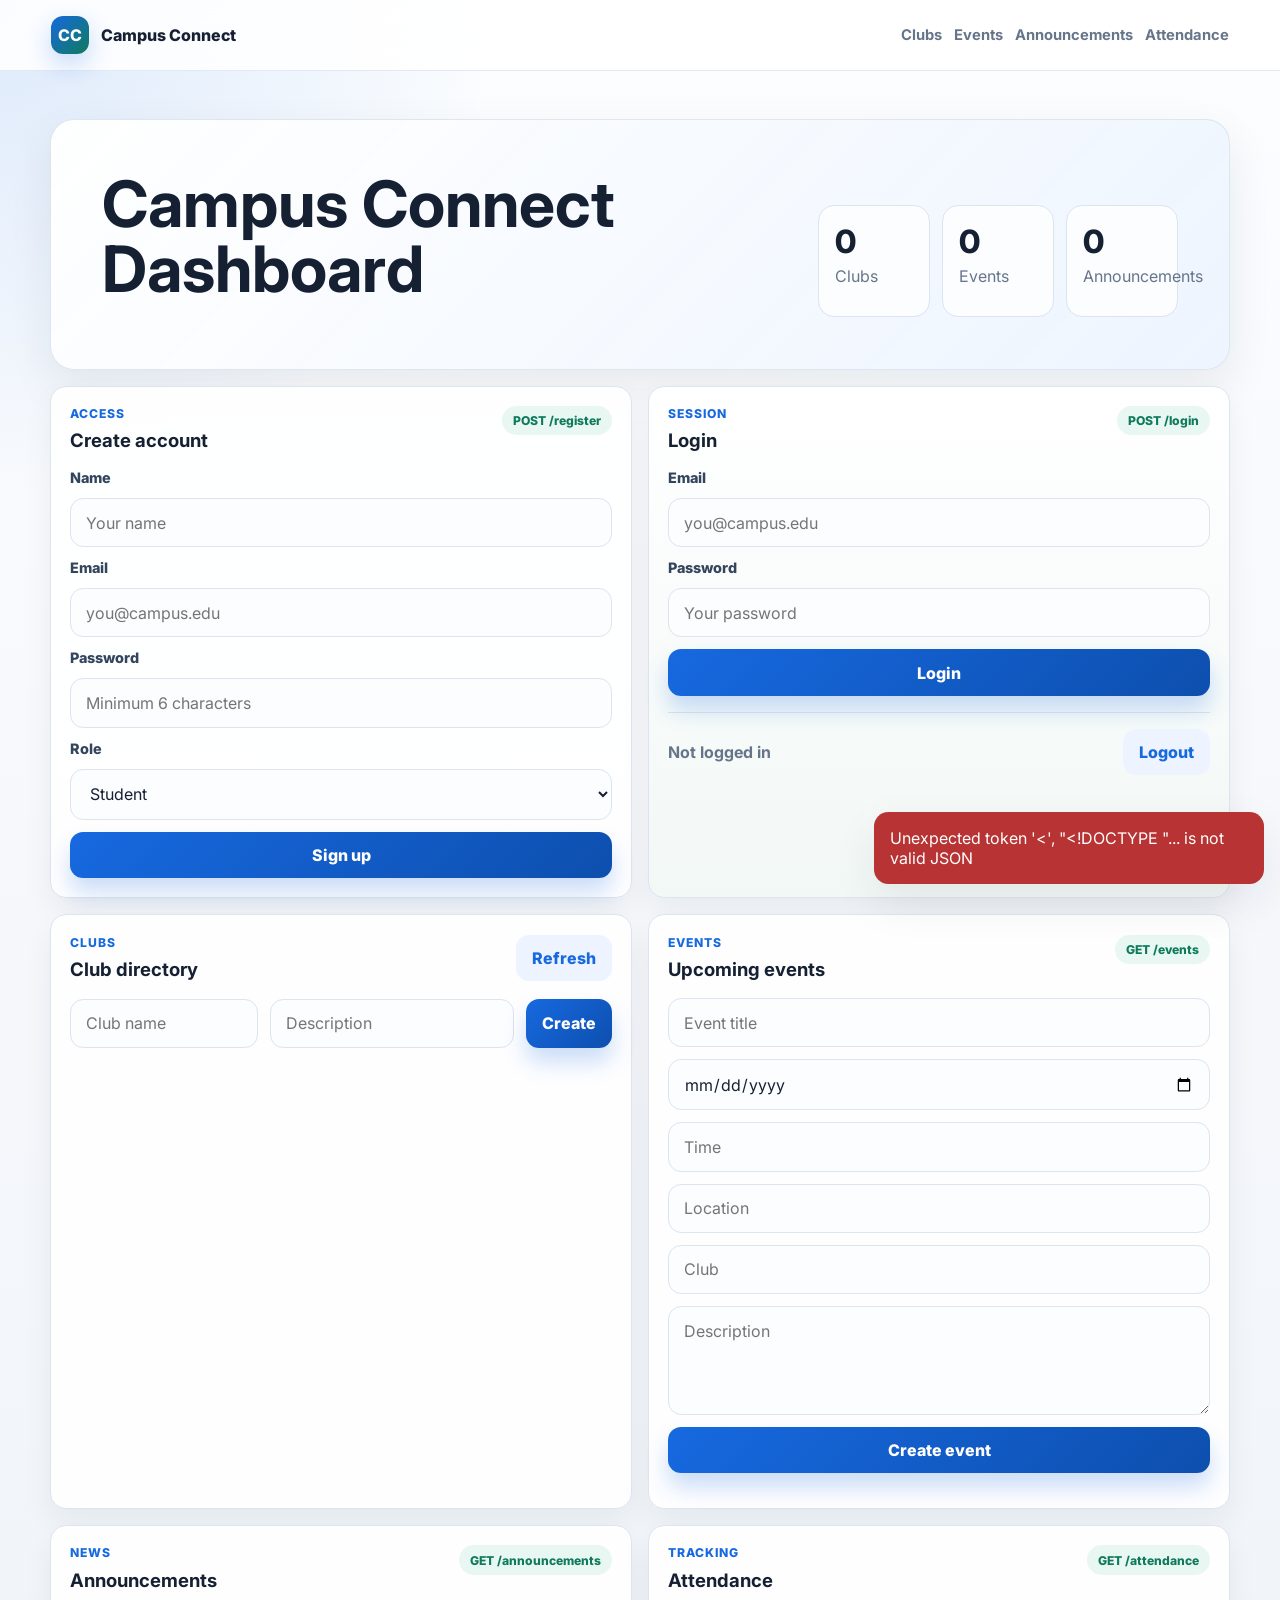
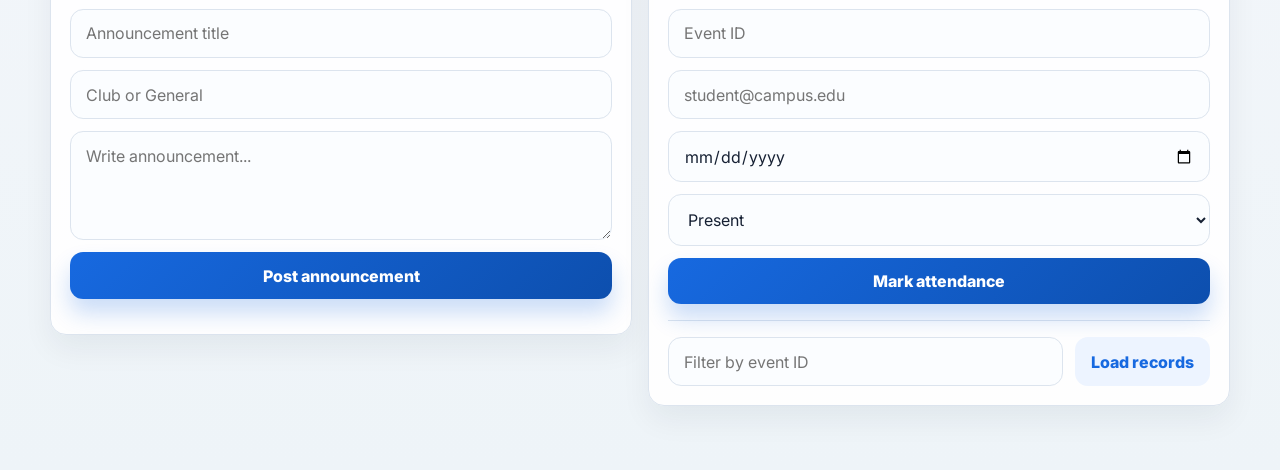
==== frontend/index.html @ ee02cebf "Add files via upload" ====
<!DOCTYPE html>
<html lang="en">
<head>
    <meta charset="UTF-8">
    <meta name="viewport" content="width=device-width, initial-scale=1.0">
    <title>Campus Connect</title>
    <link rel="preconnect" href="https://fonts.googleapis.com">
    <link rel="preconnect" href="https://fonts.gstatic.com" crossorigin>
    <link href="https://fonts.googleapis.com/css2?family=Inter:wght@400;500;600;700;800&display=swap" rel="stylesheet">
    <link rel="stylesheet" href="style.css">
</head>
<body>
    <header class="app-header">
        <a class="brand" href="#top" aria-label="Campus Connect home">
            <span class="brand-mark">CC</span>
            <span>Campus Connect</span>
        </a>
        <nav class="nav-links" aria-label="Primary navigation">
            <a href="#clubs">Clubs</a>
            <a href="#events">Events</a>
            <a href="#announcements">Announcements</a>
            <a href="#attendance">Attendance</a>
        </nav>
    </header>

    <main id="top">
        <section class="hero">
            <div class="hero-copy">
                <h1>Campus Connect Dashboard</h1>
            </div>
            <div class="hero-panel">
                <div>
                    <span id="clubCount">0</span>
                    <p>Clubs</p>
                </div>
                <div>
                    <span id="eventCount">0</span>
                    <p>Events</p>
                </div>
                <div>
                    <span id="announcementCount">0</span>
                    <p>Announcements</p>
                </div>
            </div>
        </section>

        <section class="auth-grid">
            <article class="panel auth-card">
                <div class="section-heading">
                    <div>
                        <p class="section-kicker">Access</p>
                        <h2>Create account</h2>
                    </div>
                    <span class="route-pill">POST /register</span>
                </div>
                <form id="signupForm" class="form-grid">
                    <label for="signupName">Name</label>
                    <input id="signupName" name="name" type="text" placeholder="Your name" required>

                    <label for="signupEmail">Email</label>
                    <input id="signupEmail" name="email" type="email" placeholder="you@campus.edu" required>

                    <label for="signupPassword">Password</label>
                    <input id="signupPassword" name="password" type="password" placeholder="Minimum 6 characters" required>

                    <label for="signupRole">Role</label>
                    <select id="signupRole" name="role">
                        <option value="student">Student</option>
                        <option value="leader">Leader</option>
                        <option value="admin">Admin</option>
                    </select>

                    <button type="submit">Sign up</button>
                </form>
            </article>

            <article class="panel auth-card highlight-card">
                <div class="section-heading">
                    <div>
                        <p class="section-kicker">Session</p>
                        <h2>Login</h2>
                    </div>
                    <span class="route-pill">POST /login</span>
                </div>
                <form id="loginForm" class="form-grid">
                    <label for="loginEmail">Email</label>
                    <input id="loginEmail" name="email" type="email" placeholder="you@campus.edu" required>

                    <label for="loginPassword">Password</label>
                    <input id="loginPassword" name="password" type="password" placeholder="Your password" required>

                    <button type="submit">Login</button>
                </form>
                <div class="session-box">
                    <p id="sessionStatus">Not logged in</p>
                    <button id="logoutButton" class="ghost-button" type="button">Logout</button>
                </div>
            </article>
        </section>

        <section class="workspace">
            <article id="clubs" class="panel">
                <div class="section-heading">
                    <div>
                        <p class="section-kicker">Clubs</p>
                        <h2>Club directory</h2>
                    </div>
                    <button id="refreshButton" class="ghost-button" type="button">Refresh</button>
                </div>
                <form id="clubForm" class="inline-form">
                    <input name="name" type="text" placeholder="Club name" required>
                    <input name="description" type="text" placeholder="Description">
                    <button type="submit">Create</button>
                </form>
                <div id="clubList" class="card-list"></div>
            </article>

            <article id="events" class="panel">
                <div class="section-heading">
                    <div>
                        <p class="section-kicker">Events</p>
                        <h2>Upcoming events</h2>
                    </div>
                    <span class="route-pill">GET /events</span>
                </div>
                <form id="eventForm" class="form-grid compact-form">
                    <input name="title" type="text" placeholder="Event title" required>
                    <input name="date" type="date" required>
                    <input name="time" type="text" placeholder="Time">
                    <input name="location" type="text" placeholder="Location">
                    <input name="club" type="text" placeholder="Club">
                    <textarea name="description" rows="3" placeholder="Description"></textarea>
                    <button type="submit">Create event</button>
                </form>
                <div id="eventList" class="card-list"></div>
            </article>
        </section>

        <section class="workspace lower-workspace">
            <article id="announcements" class="panel">
                <div class="section-heading">
                    <div>
                        <p class="section-kicker">News</p>
                        <h2>Announcements</h2>
                    </div>
                    <span class="route-pill">GET /announcements</span>
                </div>
                <form id="announcementForm" class="form-grid compact-form">
                    <input name="title" type="text" placeholder="Announcement title" required>
                    <input name="club" type="text" placeholder="Club or General">
                    <textarea name="content" rows="4" placeholder="Write announcement..." required></textarea>
                    <button type="submit">Post announcement</button>
                </form>
                <div id="announcementList" class="card-list"></div>
            </article>

            <article id="attendance" class="panel">
                <div class="section-heading">
                    <div>
                        <p class="section-kicker">Tracking</p>
                        <h2>Attendance</h2>
                    </div>
                    <span class="route-pill">GET /attendance</span>
                </div>
                <form id="attendanceForm" class="form-grid compact-form">
                    <input name="event_id" type="text" placeholder="Event ID" required>
                    <input name="student_email" type="email" placeholder="student@campus.edu" required>
                    <input name="date" type="date">
                    <select name="status">
                        <option value="present">Present</option>
                        <option value="absent">Absent</option>
                    </select>
                    <button type="submit">Mark attendance</button>
                </form>
                <div class="filter-row">
                    <input id="attendanceEventFilter" type="text" placeholder="Filter by event ID">
                    <button id="loadAttendanceButton" class="ghost-button" type="button">Load records</button>
                </div>
                <div id="attendanceList" class="card-list"></div>
            </article>
        </section>
    </main>

    <div id="toast" class="toast" role="status" aria-live="polite"></div>
    <script src="script.js"></script>
</body>
</html>
---- frontend/style.css ----
:root {
    --bg: #f5f7fb;
    --surface: #ffffff;
    --surface-strong: #f9fbff;
    --ink: #162033;
    --muted: #66758a;
    --line: #dce4ee;
    --primary: #1769e0;
    --primary-dark: #0d4fae;
    --green: #0f7b5c;
    --gold: #b86d10;
    --danger: #b83333;
    --shadow: 0 18px 45px rgba(22, 32, 51, 0.08);
}

* {
    box-sizing: border-box;
}

html {
    scroll-behavior: smooth;
}

body {
    margin: 0;
    min-height: 100vh;
    color: var(--ink);
    background:
        radial-gradient(circle at top left, rgba(23, 105, 224, 0.13), transparent 31rem),
        linear-gradient(180deg, #fbfdff 0%, var(--bg) 48%, #eef4f8 100%);
    font-family: "Inter", Arial, sans-serif;
}

a {
    color: inherit;
    text-decoration: none;
}

button,
input,
select,
textarea {
    font: inherit;
}

.app-header {
    position: sticky;
    top: 0;
    z-index: 20;
    display: flex;
    align-items: center;
    justify-content: space-between;
    gap: 1rem;
    padding: 1rem clamp(1rem, 4vw, 4rem);
    border-bottom: 1px solid rgba(220, 228, 238, 0.82);
    background: rgba(255, 255, 255, 0.86);
    backdrop-filter: blur(14px);
}

.brand,
.nav-links {
    display: flex;
    align-items: center;
    gap: 0.75rem;
}

.brand {
    font-weight: 800;
}

.brand-mark {
    display: grid;
    width: 2.35rem;
    height: 2.35rem;
    place-items: center;
    border-radius: 0.75rem;
    color: #ffffff;
    background: linear-gradient(135deg, var(--primary), var(--green));
    box-shadow: 0 10px 24px rgba(23, 105, 224, 0.24);
}

.nav-links {
    flex-wrap: wrap;
}

.nav-links a {
    color: var(--muted);
    font-size: 0.92rem;
    font-weight: 700;
}

.nav-links a:hover {
    color: var(--primary);
}

main {
    width: min(1180px, calc(100% - 2rem));
    margin: 0 auto;
    padding: 2rem 0 4rem;
}

.hero {
    display: grid;
    grid-template-columns: minmax(0, 1fr) minmax(280px, 360px);
    gap: 1.5rem;
    align-items: end;
    margin: 1rem 0;
    padding: clamp(1.5rem, 4vw, 3.5rem);
    border: 1px solid rgba(220, 228, 238, 0.9);
    border-radius: 1.5rem;
    background: linear-gradient(135deg, rgba(255, 255, 255, 0.96), rgba(236, 244, 255, 0.92));
    box-shadow: var(--shadow);
}

.eyebrow,
.section-kicker {
    margin: 0 0 0.55rem;
    color: var(--primary);
    font-size: 0.76rem;
    font-weight: 800;
    letter-spacing: 0.08em;
    text-transform: uppercase;
}

h1,
h2,
h3,
p {
    margin-top: 0;
}

h1 {
    max-width: 820px;
    margin-bottom: 1rem;
    font-size: clamp(2rem, 5vw, 4.2rem);
    line-height: 1.02;
    letter-spacing: 0;
}

h2 {
    margin-bottom: 0;
    font-size: 1.16rem;
}

h3 {
    margin-bottom: 0.35rem;
    font-size: 1rem;
}

.hero-text {
    max-width: 700px;
    margin-bottom: 0;
    color: var(--muted);
    font-size: 1.05rem;
    line-height: 1.7;
}

.hero-panel {
    display: grid;
    grid-template-columns: repeat(3, minmax(0, 1fr));
    gap: 0.75rem;
}

.hero-panel div {
    min-height: 7rem;
    padding: 1rem;
    border: 1px solid var(--line);
    border-radius: 1rem;
    background: rgba(255, 255, 255, 0.76);
}

.hero-panel span {
    display: block;
    margin-bottom: 0.3rem;
    font-size: 2rem;
    font-weight: 800;
}

.hero-panel p,
.muted,
.meta,
.empty-state {
    color: var(--muted);
}

.hero-panel p,
.empty-state {
    margin-bottom: 0;
}

.auth-grid,
.workspace {
    display: grid;
    grid-template-columns: repeat(2, minmax(0, 1fr));
    gap: 1rem;
    margin-top: 1rem;
}

.lower-workspace {
    align-items: start;
}

.panel {
    padding: 1.2rem;
    border: 1px solid var(--line);
    border-radius: 1rem;
    background: rgba(255, 255, 255, 0.93);
    box-shadow: 0 14px 30px rgba(22, 32, 51, 0.06);
}

.highlight-card {
    background: linear-gradient(180deg, #ffffff 0%, #f2f8f6 100%);
}

.section-heading {
    display: flex;
    align-items: flex-start;
    justify-content: space-between;
    gap: 1rem;
    margin-bottom: 1.1rem;
}

.route-pill {
    flex: 0 0 auto;
    padding: 0.45rem 0.68rem;
    border-radius: 999px;
    color: var(--green);
    background: #e8f7f1;
    font-size: 0.76rem;
    font-weight: 800;
}

.form-grid,
.inline-form,
.filter-row {
    display: grid;
    gap: 0.75rem;
}

.inline-form {
    grid-template-columns: 1fr 1.3fr auto;
    margin-bottom: 1rem;
}

.compact-form {
    margin-bottom: 1rem;
}

label {
    color: #33445d;
    font-size: 0.9rem;
    font-weight: 800;
}

input,
select,
textarea {
    width: 100%;
    border: 1px solid var(--line);
    border-radius: 0.82rem;
    padding: 0.85rem 0.95rem;
    color: var(--ink);
    background: #fbfdff;
    outline: none;
    transition: border-color 160ms ease, box-shadow 160ms ease, background 160ms ease;
}

textarea {
    resize: vertical;
    min-height: 6.8rem;
}

input:focus,
select:focus,
textarea:focus {
    border-color: rgba(23, 105, 224, 0.72);
    background: #ffffff;
    box-shadow: 0 0 0 4px rgba(23, 105, 224, 0.12);
}

button {
    min-height: 2.9rem;
    border: 0;
    border-radius: 0.82rem;
    padding: 0 1rem;
    color: #ffffff;
    background: linear-gradient(135deg, var(--primary), var(--primary-dark));
    font-weight: 800;
    cursor: pointer;
    box-shadow: 0 14px 22px rgba(23, 105, 224, 0.22);
    transition: transform 160ms ease, opacity 160ms ease;
}

button:hover {
    transform: translateY(-1px);
}

button:disabled {
    cursor: wait;
    opacity: 0.7;
    transform: none;
}

.ghost-button {
    color: var(--primary);
    background: #edf4ff;
    box-shadow: none;
}

.session-box,
.filter-row {
    margin-top: 1rem;
    padding-top: 1rem;
    border-top: 1px solid var(--line);
}

.session-box {
    display: flex;
    align-items: center;
    justify-content: space-between;
    gap: 1rem;
}

.session-box p {
    margin-bottom: 0;
    color: var(--muted);
    font-weight: 700;
}

.filter-row {
    grid-template-columns: 1fr auto;
}

.card-list {
    display: grid;
    gap: 0.75rem;
}

.data-card {
    padding: 1rem;
    border: 1px solid var(--line);
    border-radius: 0.9rem;
    background: var(--surface-strong);
}

.data-card p {
    margin-bottom: 0.6rem;
    line-height: 1.55;
}

.data-card-footer {
    display: flex;
    flex-wrap: wrap;
    gap: 0.55rem;
    margin-top: 0.9rem;
}

.mini-button {
    min-height: 2.3rem;
    border-radius: 0.68rem;
    padding: 0 0.75rem;
    font-size: 0.86rem;
}

.badge {
    display: inline-flex;
    align-items: center;
    min-height: 1.8rem;
    padding: 0.25rem 0.55rem;
    border-radius: 999px;
    color: #31425a;
    background: #eef3f8;
    font-size: 0.78rem;
    font-weight: 800;
}

.toast {
    position: fixed;
    right: 1rem;
    bottom: 1rem;
    z-index: 30;
    width: min(390px, calc(100% - 2rem));
    padding: 1rem;
    border-radius: 0.9rem;
    color: #ffffff;
    background: #162033;
    box-shadow: var(--shadow);
    opacity: 0;
    pointer-events: none;
    transform: translateY(1rem);
    transition: opacity 180ms ease, transform 180ms ease;
}

.toast.show {
    opacity: 1;
    transform: translateY(0);
}

.toast.error {
    background: var(--danger);
}

@media (max-width: 900px) {
    .app-header,
    .section-heading,
    .session-box {
        align-items: stretch;
        flex-direction: column;
    }

    .hero,
    .auth-grid,
    .workspace,
    .inline-form,
    .filter-row {
        grid-template-columns: 1fr;
    }

    .hero-panel {
        grid-template-columns: repeat(3, minmax(0, 1fr));
    }
}

@media (max-width: 560px) {
    main {
        width: min(100% - 1rem, 1180px);
        padding-top: 1rem;
    }

    .hero,
    .panel {
        border-radius: 0.9rem;
        padding: 1rem;
    }

    .hero-panel {
        grid-template-columns: 1fr;
    }

    h1 {
        font-size: 2rem;
    }
}
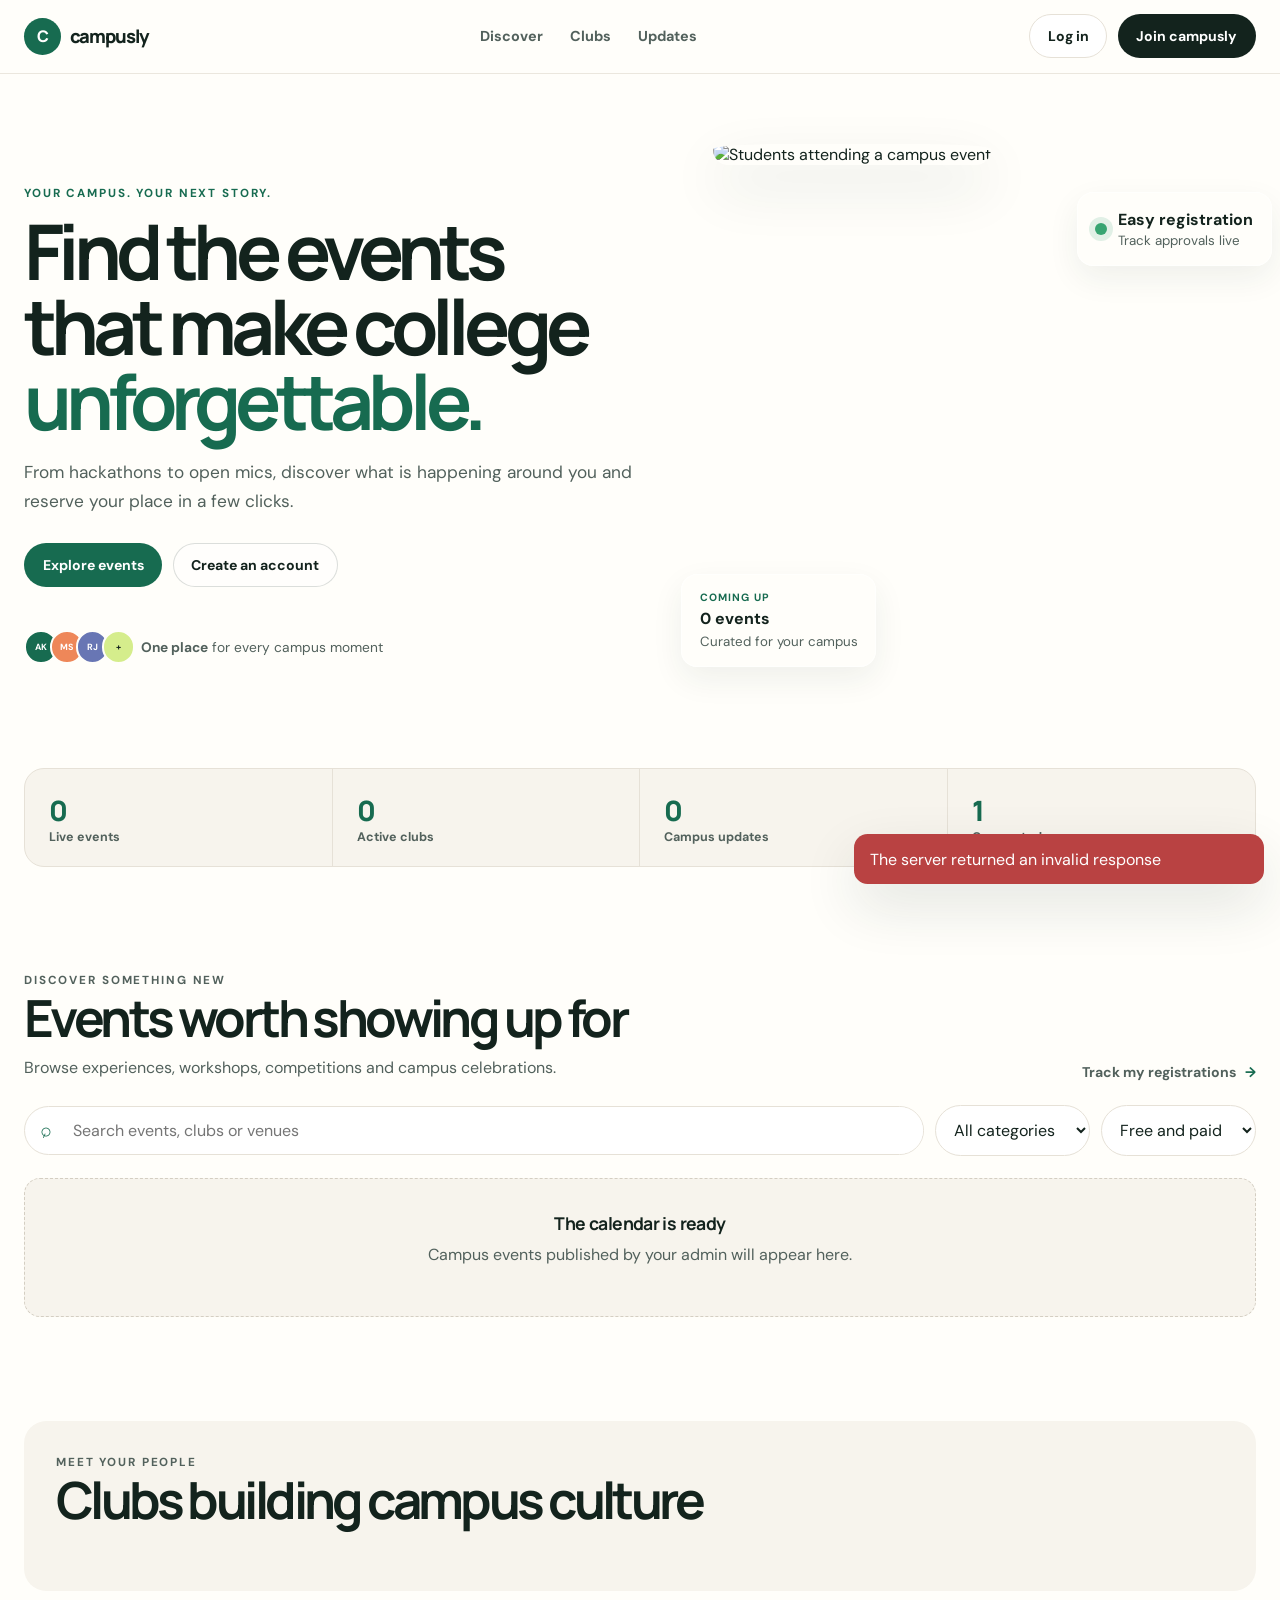
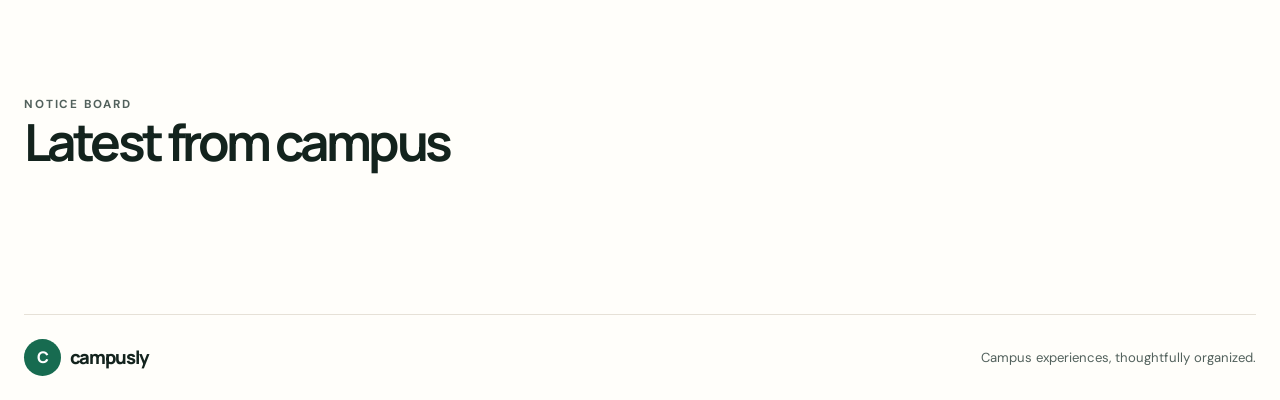
==== commit a114e98f: "Add files via upload" ====
--- a/frontend/index.html
+++ b/frontend/index.html
@@ -3,183 +3,260 @@
 <head>
     <meta charset="UTF-8">
     <meta name="viewport" content="width=device-width, initial-scale=1.0">
-    <title>Campus Connect</title>
+    <meta name="description" content="Discover and register for the best events on your campus.">
+    <title>Campusly | Campus Events, Curated</title>
     <link rel="preconnect" href="https://fonts.googleapis.com">
     <link rel="preconnect" href="https://fonts.gstatic.com" crossorigin>
-    <link href="https://fonts.googleapis.com/css2?family=Inter:wght@400;500;600;700;800&display=swap" rel="stylesheet">
+    <link href="https://fonts.googleapis.com/css2?family=DM+Sans:wght@400;500;600;700&family=Manrope:wght@600;700;800&display=swap" rel="stylesheet">
     <link rel="stylesheet" href="style.css">
 </head>
 <body>
-    <header class="app-header">
-        <a class="brand" href="#top" aria-label="Campus Connect home">
-            <span class="brand-mark">CC</span>
-            <span>Campus Connect</span>
+    <header class="site-header">
+        <a class="brand" href="#home" aria-label="Campusly home">
+            <span class="brand-mark">C</span>
+            <span>campusly</span>
         </a>
-        <nav class="nav-links" aria-label="Primary navigation">
+        <nav class="desktop-nav" aria-label="Primary navigation">
+            <a href="#discover">Discover</a>
             <a href="#clubs">Clubs</a>
-            <a href="#events">Events</a>
-            <a href="#announcements">Announcements</a>
-            <a href="#attendance">Attendance</a>
+            <a href="#updates">Updates</a>
+            <a class="private-nav hidden" href="/student-dashboard.html">Dashboard</a>
         </nav>
+        <div class="header-actions">
+            <button id="openLoginButton" class="button button-light" type="button">Log in</button>
+            <button id="openSignupButton" class="button button-dark" type="button">Join campusly</button>
+            <div id="userMenu" class="user-menu hidden">
+                <span id="userInitial" class="avatar">S</span>
+                <span id="headerUserName">Student</span>
+                <button id="logoutButton" class="text-button" type="button">Logout</button>
+            </div>
+        </div>
     </header>
 
-    <main id="top">
-        <section class="hero">
+    <main>
+        <section id="home" class="hero section-shell">
             <div class="hero-copy">
-                <h1>Campus Connect Dashboard</h1>
-            </div>
-            <div class="hero-panel">
-                <div>
-                    <span id="clubCount">0</span>
-                    <p>Clubs</p>
-                </div>
-                <div>
-                    <span id="eventCount">0</span>
-                    <p>Events</p>
-                </div>
-                <div>
-                    <span id="announcementCount">0</span>
-                    <p>Announcements</p>
-                </div>
-            </div>
-        </section>
-
-        <section class="auth-grid">
-            <article class="panel auth-card">
-                <div class="section-heading">
-                    <div>
-                        <p class="section-kicker">Access</p>
-                        <h2>Create account</h2>
+                <p class="eyebrow">Your campus. Your next story.</p>
+                <h1>Find the events that make college <span>unforgettable.</span></h1>
+                <p class="hero-text">From hackathons to open mics, discover what is happening around you and reserve your place in a few clicks.</p>
+                <div class="hero-actions">
+                    <a class="button button-primary" href="#discover">Explore events</a>
+                    <button class="button button-glass" data-open-auth="signup" type="button">Create an account</button>
+                </div>
+                <div class="hero-trust">
+                    <div class="avatar-stack" aria-hidden="true">
+                        <span>AK</span><span>MS</span><span>RJ</span><span>+</span>
                     </div>
-                    <span class="route-pill">POST /register</span>
-                </div>
-                <form id="signupForm" class="form-grid">
-                    <label for="signupName">Name</label>
-                    <input id="signupName" name="name" type="text" placeholder="Your name" required>
-
-                    <label for="signupEmail">Email</label>
-                    <input id="signupEmail" name="email" type="email" placeholder="you@campus.edu" required>
-
-                    <label for="signupPassword">Password</label>
-                    <input id="signupPassword" name="password" type="password" placeholder="Minimum 6 characters" required>
-
-                    <label for="signupRole">Role</label>
+                    <p><strong>One place</strong> for every campus moment</p>
+                </div>
+            </div>
+            <div class="hero-visual">
+                <img src="https://images.unsplash.com/photo-1505373877841-8d25f7d46678?auto=format&fit=crop&w=1100&q=88" alt="Students attending a campus event">
+                <div class="floating-card floating-date">
+                    <span class="mini-label">Coming up</span>
+                    <strong id="heroEventCount">0 events</strong>
+                    <small>Curated for your campus</small>
+                </div>
+                <div class="floating-card floating-status">
+                    <span class="status-dot"></span>
+                    <div><strong>Easy registration</strong><small>Track approvals live</small></div>
+                </div>
+            </div>
+        </section>
+
+        <section class="stat-ribbon section-shell" aria-label="Platform statistics">
+            <div><strong id="eventCount">0</strong><span>Live events</span></div>
+            <div><strong id="clubCount">0</strong><span>Active clubs</span></div>
+            <div><strong id="announcementCount">0</strong><span>Campus updates</span></div>
+            <div><strong>1</strong><span>Connected campus</span></div>
+        </section>
+
+        <section id="discover" class="content-section section-shell">
+            <div class="section-heading">
+                <div>
+                    <p class="eyebrow">Discover something new</p>
+                    <h2>Events worth showing up for</h2>
+                    <p>Browse experiences, workshops, competitions and campus celebrations.</p>
+                </div>
+                <a class="arrow-link" href="#my-space">Track my registrations <span>&rarr;</span></a>
+            </div>
+            <div class="filter-bar">
+                <label class="search-box">
+                    <span aria-hidden="true">&#8981;</span>
+                    <input id="eventSearch" type="search" placeholder="Search events, clubs or venues">
+                </label>
+                <select id="categoryFilter" aria-label="Filter by category">
+                    <option value="">All categories</option>
+                </select>
+                <select id="priceFilter" aria-label="Filter by price">
+                    <option value="">Free and paid</option>
+                    <option value="free">Free events</option>
+                    <option value="paid">Paid events</option>
+                </select>
+            </div>
+            <div id="eventGrid" class="event-grid"></div>
+        </section>
+
+        <section id="my-space" class="content-section section-shell private-section hidden">
+            <div class="dashboard-banner">
+                <div>
+                    <p class="eyebrow">Student dashboard</p>
+                    <h2 id="studentGreeting">Your registrations</h2>
+                    <p>Every request and approval update is collected here.</p>
+                </div>
+                <div class="dashboard-metrics">
+                    <div><strong id="myRegistrationCount">0</strong><span>Total</span></div>
+                    <div><strong id="approvedCount">0</strong><span>Approved</span></div>
+                    <div><strong id="pendingCount">0</strong><span>Pending</span></div>
+                </div>
+            </div>
+            <div id="myRegistrationList" class="registration-grid"></div>
+        </section>
+
+        <section id="clubs" class="content-section section-shell soft-section">
+            <div class="section-heading">
+                <div>
+                    <p class="eyebrow">Meet your people</p>
+                    <h2>Clubs building campus culture</h2>
+                </div>
+            </div>
+            <div id="clubList" class="club-grid"></div>
+        </section>
+
+        <section id="updates" class="content-section section-shell">
+            <div class="section-heading">
+                <div>
+                    <p class="eyebrow">Notice board</p>
+                    <h2>Latest from campus</h2>
+                </div>
+            </div>
+            <div id="announcementList" class="announcement-grid"></div>
+        </section>
+
+        <section id="admin" class="content-section section-shell admin-section hidden">
+            <div class="admin-heading">
+                <div>
+                    <p class="eyebrow">Admin console</p>
+                    <h2>Run your campus events</h2>
+                    <p>Create polished event listings and review student requests from one workspace.</p>
+                </div>
+                <span class="admin-badge">Admin access</span>
+            </div>
+
+            <div class="admin-layout">
+                <aside class="admin-sidebar">
+                    <button class="admin-tab active" data-admin-tab="requests" type="button">Approval queue <span id="requestBadge">0</span></button>
+                    <button class="admin-tab" data-admin-tab="create-event" type="button">Create event</button>
+                    <button class="admin-tab" data-admin-tab="publish-update" type="button">Publish update</button>
+                    <button class="admin-tab" data-admin-tab="create-club" type="button">Add club</button>
+                </aside>
+
+                <div class="admin-workspace">
+                    <section class="admin-panel active" data-admin-panel="requests">
+                        <div class="panel-heading">
+                            <div><h3>Registration approvals</h3><p>Verify payments where required, then accept or reject requests.</p></div>
+                            <button id="refreshAdminButton" class="button button-light" type="button">Refresh</button>
+                        </div>
+                        <div id="approvalList" class="approval-list"></div>
+                    </section>
+
+                    <section class="admin-panel" data-admin-panel="create-event">
+                        <div class="panel-heading"><div><h3>Create a new event</h3><p>Use an online cover image and upload your payment scanner directly for paid events.</p></div></div>
+                        <form id="eventForm" class="pro-form">
+                            <label>Event title<input name="title" type="text" placeholder="Annual design summit" required></label>
+                            <label>Host club<input name="club" type="text" placeholder="Design Circle"></label>
+                            <label>Category<input name="category" type="text" placeholder="Workshop"></label>
+                            <label>Date<input name="date" type="date" required></label>
+                            <label>Time<input name="time" type="text" placeholder="10:00 AM - 4:00 PM"></label>
+                            <label>Venue<input name="location" type="text" placeholder="Main auditorium"></label>
+                            <label>Capacity<input name="capacity" type="number" min="1" placeholder="120"></label>
+                            <label>Registration type
+                                <select id="registrationMode" name="registration_mode">
+                                    <option value="free">Free event</option>
+                                    <option value="paid">Paid event</option>
+                                </select>
+                            </label>
+                            <label>Event cover image<input id="eventCoverFile" type="file" accept="image/png,image/jpeg,image/webp"><img id="eventCoverPreview" class="cover-preview hidden" alt="Selected event cover preview"></label>
+                            <label>Or cover image URL<input name="image_url" type="url" placeholder="https://images.unsplash.com/..."></label>
+                            <div id="paymentFields" class="form-subgrid wide hidden">
+                                <label>Ticket price<input name="price" type="number" min="1" placeholder="299"></label>
+                                <label>Payment scanner image<input id="paymentQrFile" type="file" accept="image/png,image/jpeg,image/webp"><img id="paymentQrPreview" class="scanner-preview hidden" alt="Selected payment scanner preview"></label>
+                                <label>Or scanner image URL<input name="payment_qr_url" type="url" placeholder="https://your-image-host.com/scanner.png"></label>
+                            </div>
+                            <label class="wide">Description<textarea name="description" rows="4" placeholder="Tell students why this event deserves a place on their calendar."></textarea></label>
+                            <button class="button button-primary wide" type="submit">Publish event</button>
+                        </form>
+                    </section>
+
+                    <section class="admin-panel" data-admin-panel="publish-update">
+                        <div class="panel-heading"><div><h3>Publish an announcement</h3><p>Share a clear update with everyone on campus.</p></div></div>
+                        <form id="announcementForm" class="pro-form single-column">
+                            <label>Announcement title<input name="title" type="text" placeholder="Registrations close this Friday" required></label>
+                            <label>Club or group<input name="club" type="text" placeholder="General"></label>
+                            <label>Message<textarea name="content" rows="5" placeholder="Write your announcement..." required></textarea></label>
+                            <button class="button button-primary" type="submit">Publish announcement</button>
+                        </form>
+                    </section>
+
+                    <section class="admin-panel" data-admin-panel="create-club">
+                        <div class="panel-heading"><div><h3>Add a campus club</h3><p>Make student communities easier to discover.</p></div></div>
+                        <form id="clubForm" class="pro-form single-column">
+                            <label>Club name<input name="name" type="text" placeholder="Creative Coding Club" required></label>
+                            <label>Description<textarea name="description" rows="4" placeholder="What does this club do?"></textarea></label>
+                            <button class="button button-primary" type="submit">Create club</button>
+                        </form>
+                    </section>
+                </div>
+            </div>
+        </section>
+    </main>
+
+    <footer>
+        <a class="brand" href="#home"><span class="brand-mark">C</span><span>campusly</span></a>
+        <p>Campus experiences, thoughtfully organized.</p>
+    </footer>
+
+    <div id="authModal" class="modal hidden" role="dialog" aria-modal="true" aria-labelledby="authTitle">
+        <div class="modal-backdrop" data-close-modal="auth"></div>
+        <section class="modal-card auth-modal-card">
+            <button class="modal-close" data-close-modal="auth" type="button" aria-label="Close">&times;</button>
+            <div class="auth-intro">
+                <p class="eyebrow">Welcome to campusly</p>
+                <h2 id="authTitle">Your campus starts here.</h2>
+                <p>Discover events, send registrations and get approval updates in your personal dashboard.</p>
+            </div>
+            <div class="auth-tabs">
+                <button class="auth-tab active" data-auth-tab="login" type="button">Log in</button>
+                <button class="auth-tab" data-auth-tab="signup" type="button">Create account</button>
+            </div>
+            <form id="loginForm" class="auth-form active" data-auth-form="login">
+                <label>Email address<input name="email" type="email" placeholder="you@campus.edu" required></label>
+                <label>Password<input name="password" type="password" placeholder="Your password" required></label>
+                <button class="button button-primary" type="submit">Log in to campusly</button>
+            </form>
+            <form id="signupForm" class="auth-form" data-auth-form="signup">
+                <label>Full name<input name="name" type="text" placeholder="Your name" required></label>
+                <label>Email address<input name="email" type="email" placeholder="you@campus.edu" required></label>
+                <label>Password<input name="password" type="password" minlength="6" placeholder="Minimum 6 characters" required></label>
+                <label>Account type
                     <select id="signupRole" name="role">
                         <option value="student">Student</option>
-                        <option value="leader">Leader</option>
-                        <option value="admin">Admin</option>
+                        <option value="admin">Campus admin</option>
                     </select>
-
-                    <button type="submit">Sign up</button>
-                </form>
-            </article>
-
-            <article class="panel auth-card highlight-card">
-                <div class="section-heading">
-                    <div>
-                        <p class="section-kicker">Session</p>
-                        <h2>Login</h2>
-                    </div>
-                    <span class="route-pill">POST /login</span>
-                </div>
-                <form id="loginForm" class="form-grid">
-                    <label for="loginEmail">Email</label>
-                    <input id="loginEmail" name="email" type="email" placeholder="you@campus.edu" required>
-
-                    <label for="loginPassword">Password</label>
-                    <input id="loginPassword" name="password" type="password" placeholder="Your password" required>
-
-                    <button type="submit">Login</button>
-                </form>
-                <div class="session-box">
-                    <p id="sessionStatus">Not logged in</p>
-                    <button id="logoutButton" class="ghost-button" type="button">Logout</button>
-                </div>
-            </article>
-        </section>
-
-        <section class="workspace">
-            <article id="clubs" class="panel">
-                <div class="section-heading">
-                    <div>
-                        <p class="section-kicker">Clubs</p>
-                        <h2>Club directory</h2>
-                    </div>
-                    <button id="refreshButton" class="ghost-button" type="button">Refresh</button>
-                </div>
-                <form id="clubForm" class="inline-form">
-                    <input name="name" type="text" placeholder="Club name" required>
-                    <input name="description" type="text" placeholder="Description">
-                    <button type="submit">Create</button>
-                </form>
-                <div id="clubList" class="card-list"></div>
-            </article>
-
-            <article id="events" class="panel">
-                <div class="section-heading">
-                    <div>
-                        <p class="section-kicker">Events</p>
-                        <h2>Upcoming events</h2>
-                    </div>
-                    <span class="route-pill">GET /events</span>
-                </div>
-                <form id="eventForm" class="form-grid compact-form">
-                    <input name="title" type="text" placeholder="Event title" required>
-                    <input name="date" type="date" required>
-                    <input name="time" type="text" placeholder="Time">
-                    <input name="location" type="text" placeholder="Location">
-                    <input name="club" type="text" placeholder="Club">
-                    <textarea name="description" rows="3" placeholder="Description"></textarea>
-                    <button type="submit">Create event</button>
-                </form>
-                <div id="eventList" class="card-list"></div>
-            </article>
-        </section>
-
-        <section class="workspace lower-workspace">
-            <article id="announcements" class="panel">
-                <div class="section-heading">
-                    <div>
-                        <p class="section-kicker">News</p>
-                        <h2>Announcements</h2>
-                    </div>
-                    <span class="route-pill">GET /announcements</span>
-                </div>
-                <form id="announcementForm" class="form-grid compact-form">
-                    <input name="title" type="text" placeholder="Announcement title" required>
-                    <input name="club" type="text" placeholder="Club or General">
-                    <textarea name="content" rows="4" placeholder="Write announcement..." required></textarea>
-                    <button type="submit">Post announcement</button>
-                </form>
-                <div id="announcementList" class="card-list"></div>
-            </article>
-
-            <article id="attendance" class="panel">
-                <div class="section-heading">
-                    <div>
-                        <p class="section-kicker">Tracking</p>
-                        <h2>Attendance</h2>
-                    </div>
-                    <span class="route-pill">GET /attendance</span>
-                </div>
-                <form id="attendanceForm" class="form-grid compact-form">
-                    <input name="event_id" type="text" placeholder="Event ID" required>
-                    <input name="student_email" type="email" placeholder="student@campus.edu" required>
-                    <input name="date" type="date">
-                    <select name="status">
-                        <option value="present">Present</option>
-                        <option value="absent">Absent</option>
-                    </select>
-                    <button type="submit">Mark attendance</button>
-                </form>
-                <div class="filter-row">
-                    <input id="attendanceEventFilter" type="text" placeholder="Filter by event ID">
-                    <button id="loadAttendanceButton" class="ghost-button" type="button">Load records</button>
-                </div>
-                <div id="attendanceList" class="card-list"></div>
-            </article>
-        </section>
-    </main>
+                </label>
+                <label id="adminCodeField" class="hidden">Private staff code<input name="admin_code" type="password" placeholder="Enter your staff access code"></label>
+                <button class="button button-primary" type="submit">Create my account</button>
+            </form>
+        </section>
+    </div>
+
+    <div id="eventModal" class="modal hidden" role="dialog" aria-modal="true" aria-labelledby="eventModalTitle">
+        <div class="modal-backdrop" data-close-modal="event"></div>
+        <section class="modal-card event-modal-card">
+            <button class="modal-close" data-close-modal="event" type="button" aria-label="Close">&times;</button>
+            <div id="eventModalBody"></div>
+        </section>
+    </div>
 
     <div id="toast" class="toast" role="status" aria-live="polite"></div>
     <script src="script.js"></script>
--- a/frontend/style.css
+++ b/frontend/style.css
@@ -1,16 +1,17 @@
 :root {
-    --bg: #f5f7fb;
-    --surface: #ffffff;
-    --surface-strong: #f9fbff;
-    --ink: #162033;
-    --muted: #66758a;
-    --line: #dce4ee;
-    --primary: #1769e0;
-    --primary-dark: #0d4fae;
-    --green: #0f7b5c;
-    --gold: #b86d10;
-    --danger: #b83333;
-    --shadow: 0 18px 45px rgba(22, 32, 51, 0.08);
+    --ink: #13231d;
+    --ink-soft: #52615c;
+    --cream: #f7f4ed;
+    --paper: #fffefa;
+    --line: #e6e1d7;
+    --green: #176b50;
+    --green-dark: #0d4634;
+    --mint: #dff2e8;
+    --lime: #d5ed8c;
+    --orange: #ee8759;
+    --red: #b94242;
+    --shadow: 0 22px 55px rgba(26, 53, 44, 0.12);
+    --soft-shadow: 0 12px 32px rgba(26, 53, 44, 0.07);
 }
 
 * {
@@ -23,12 +24,13 @@
 
 body {
     margin: 0;
-    min-height: 100vh;
     color: var(--ink);
-    background:
-        radial-gradient(circle at top left, rgba(23, 105, 224, 0.13), transparent 31rem),
-        linear-gradient(180deg, #fbfdff 0%, var(--bg) 48%, #eef4f8 100%);
-    font-family: "Inter", Arial, sans-serif;
+    background: var(--paper);
+    font-family: "DM Sans", Arial, sans-serif;
+}
+
+body.modal-open {
+    overflow: hidden;
 }
 
 a {
@@ -43,213 +45,428 @@
     font: inherit;
 }
 
-.app-header {
+button {
+    cursor: pointer;
+}
+
+h1,
+h2,
+h3,
+p {
+    margin-top: 0;
+}
+
+h1,
+h2,
+h3,
+.brand {
+    font-family: "Manrope", Arial, sans-serif;
+}
+
+h1 {
+    margin-bottom: 1.2rem;
+    font-size: clamp(3rem, 6vw, 6rem);
+    line-height: 0.98;
+    letter-spacing: -0.075em;
+}
+
+h1 span {
+    color: var(--green);
+}
+
+h2 {
+    margin-bottom: 0.65rem;
+    font-size: clamp(2rem, 4vw, 3.5rem);
+    line-height: 1.02;
+    letter-spacing: -0.07em;
+}
+
+h3 {
+    margin-bottom: 0.35rem;
+    font-size: 1.1rem;
+    letter-spacing: -0.035em;
+}
+
+.hidden {
+    display: none !important;
+}
+
+.section-shell {
+    width: min(1240px, calc(100% - 3rem));
+    margin-inline: auto;
+}
+
+.site-header {
     position: sticky;
     top: 0;
     z-index: 20;
     display: flex;
     align-items: center;
     justify-content: space-between;
-    gap: 1rem;
-    padding: 1rem clamp(1rem, 4vw, 4rem);
-    border-bottom: 1px solid rgba(220, 228, 238, 0.82);
-    background: rgba(255, 255, 255, 0.86);
-    backdrop-filter: blur(14px);
+    gap: 1.5rem;
+    padding: 0.9rem max(1.5rem, calc((100% - 1240px) / 2));
+    border-bottom: 1px solid rgba(230, 225, 215, 0.8);
+    background: rgba(255, 254, 250, 0.9);
+    backdrop-filter: blur(18px);
 }
 
 .brand,
-.nav-links {
+.desktop-nav,
+.header-actions,
+.user-menu,
+.hero-actions,
+.hero-trust,
+.avatar-stack,
+.section-heading,
+.filter-bar,
+.event-meta,
+.event-card-footer,
+.dashboard-banner,
+.dashboard-metrics,
+.admin-heading,
+.panel-heading,
+.request-top,
+.request-actions,
+.modal-meta,
+.modal-actions {
     display: flex;
     align-items: center;
-    gap: 0.75rem;
 }
 
 .brand {
+    gap: 0.55rem;
+    font-size: 1.15rem;
     font-weight: 800;
+    letter-spacing: -0.06em;
 }
 
 .brand-mark {
+    display: grid;
+    width: 2.3rem;
+    height: 2.3rem;
+    place-items: center;
+    border-radius: 50%;
+    color: white;
+    background: var(--green);
+    font-size: 1rem;
+}
+
+.desktop-nav {
+    gap: 1.7rem;
+}
+
+.desktop-nav a {
+    color: var(--ink-soft);
+    font-size: 0.9rem;
+    font-weight: 700;
+}
+
+.desktop-nav a:hover,
+.arrow-link:hover {
+    color: var(--green);
+}
+
+.header-actions,
+.hero-actions {
+    gap: 0.65rem;
+}
+
+.button {
+    display: inline-flex;
+    min-height: 2.75rem;
+    align-items: center;
+    justify-content: center;
+    border: 1px solid transparent;
+    border-radius: 999px;
+    padding: 0 1.1rem;
+    font-size: 0.88rem;
+    font-weight: 700;
+    transition: transform 160ms ease, background 160ms ease, border-color 160ms ease;
+}
+
+.button:hover {
+    transform: translateY(-2px);
+}
+
+.button-dark {
+    color: white;
+    background: var(--ink);
+}
+
+.button-light {
+    border-color: var(--line);
+    color: var(--ink);
+    background: white;
+}
+
+.button-primary {
+    color: white;
+    background: var(--green);
+}
+
+.button-glass {
+    border-color: rgba(19, 35, 29, 0.15);
+    color: var(--ink);
+    background: rgba(255, 255, 255, 0.45);
+}
+
+.text-button {
+    border: 0;
+    color: var(--green);
+    background: transparent;
+    font-size: 0.8rem;
+    font-weight: 700;
+}
+
+.user-menu {
+    gap: 0.55rem;
+    font-size: 0.85rem;
+    font-weight: 700;
+}
+
+.avatar {
     display: grid;
     width: 2.35rem;
     height: 2.35rem;
     place-items: center;
-    border-radius: 0.75rem;
-    color: #ffffff;
-    background: linear-gradient(135deg, var(--primary), var(--green));
-    box-shadow: 0 10px 24px rgba(23, 105, 224, 0.24);
-}
-
-.nav-links {
-    flex-wrap: wrap;
-}
-
-.nav-links a {
-    color: var(--muted);
-    font-size: 0.92rem;
-    font-weight: 700;
-}
-
-.nav-links a:hover {
-    color: var(--primary);
-}
-
-main {
-    width: min(1180px, calc(100% - 2rem));
-    margin: 0 auto;
-    padding: 2rem 0 4rem;
+    border-radius: 50%;
+    color: var(--green-dark);
+    background: var(--lime);
+    font-size: 0.8rem;
 }
 
 .hero {
     display: grid;
-    grid-template-columns: minmax(0, 1fr) minmax(280px, 360px);
+    grid-template-columns: 1.06fr 0.94fr;
+    gap: clamp(2rem, 6vw, 5.5rem);
+    align-items: center;
+    min-height: 690px;
+    padding-block: 4.4rem 4rem;
+}
+
+.eyebrow {
+    margin-bottom: 0.75rem;
+    color: var(--green);
+    font-size: 0.73rem;
+    font-weight: 700;
+    letter-spacing: 0.16em;
+    text-transform: uppercase;
+}
+
+.hero-text,
+.section-heading p,
+.dashboard-banner p,
+.admin-heading p,
+.panel-heading p,
+.empty-state p {
+    color: var(--ink-soft);
+    line-height: 1.7;
+}
+
+.hero-text {
+    max-width: 640px;
+    margin-bottom: 1.65rem;
+    font-size: 1.08rem;
+}
+
+.hero-trust {
+    gap: 0.85rem;
+    margin-top: 2.7rem;
+}
+
+.hero-trust p {
+    margin: 0;
+    color: var(--ink-soft);
+    font-size: 0.86rem;
+}
+
+.avatar-stack span {
+    display: grid;
+    width: 2.1rem;
+    height: 2.1rem;
+    margin-right: -0.48rem;
+    place-items: center;
+    border: 2px solid var(--paper);
+    border-radius: 50%;
+    color: white;
+    background: var(--green);
+    font-size: 0.56rem;
+    font-weight: 700;
+}
+
+.avatar-stack span:nth-child(2) {
+    background: var(--orange);
+}
+
+.avatar-stack span:nth-child(3) {
+    background: #6876b4;
+}
+
+.avatar-stack span:nth-child(4) {
+    color: var(--ink);
+    background: var(--lime);
+}
+
+.hero-visual {
+    position: relative;
+    min-height: 560px;
+}
+
+.hero-visual > img {
+    width: 100%;
+    height: 560px;
+    border-radius: 48% 48% 1.8rem 1.8rem;
+    object-fit: cover;
+    box-shadow: var(--shadow);
+}
+
+.floating-card {
+    position: absolute;
+    display: grid;
+    gap: 0.25rem;
+    border: 1px solid rgba(255, 255, 255, 0.65);
+    border-radius: 1rem;
+    padding: 1rem 1.1rem;
+    background: rgba(255, 254, 250, 0.9);
+    box-shadow: var(--soft-shadow);
+    backdrop-filter: blur(14px);
+}
+
+.floating-card small {
+    color: var(--ink-soft);
+}
+
+.floating-date {
+    left: -2rem;
+    bottom: 2.3rem;
+}
+
+.mini-label {
+    color: var(--green);
+    font-size: 0.66rem;
+    font-weight: 700;
+    letter-spacing: 0.1em;
+    text-transform: uppercase;
+}
+
+.floating-status {
+    right: -1rem;
+    top: 3rem;
+    display: flex;
+    align-items: center;
+    gap: 0.7rem;
+}
+
+.floating-status div {
+    display: grid;
+    gap: 0.12rem;
+}
+
+.status-dot {
+    width: 0.75rem;
+    height: 0.75rem;
+    border-radius: 50%;
+    background: #37a471;
+    box-shadow: 0 0 0 6px rgba(55, 164, 113, 0.15);
+}
+
+.stat-ribbon {
+    display: grid;
+    grid-template-columns: repeat(4, 1fr);
+    overflow: hidden;
+    border: 1px solid var(--line);
+    border-radius: 1.25rem;
+    background: var(--cream);
+}
+
+.stat-ribbon div {
+    padding: 1.35rem 1.5rem;
+    border-right: 1px solid var(--line);
+}
+
+.stat-ribbon div:last-child {
+    border-right: 0;
+}
+
+.stat-ribbon strong,
+.stat-ribbon span {
+    display: block;
+}
+
+.stat-ribbon strong {
+    color: var(--green);
+    font: 800 1.75rem "Manrope", sans-serif;
+}
+
+.stat-ribbon span,
+.dashboard-metrics span {
+    color: var(--ink-soft);
+    font-size: 0.78rem;
+    font-weight: 700;
+}
+
+.content-section {
+    padding-block: 6.5rem 0;
+    scroll-margin-top: 4rem;
+}
+
+.section-heading,
+.dashboard-banner,
+.admin-heading,
+.panel-heading,
+.request-top {
+    justify-content: space-between;
     gap: 1.5rem;
+}
+
+.section-heading {
     align-items: end;
-    margin: 1rem 0;
-    padding: clamp(1.5rem, 4vw, 3.5rem);
-    border: 1px solid rgba(220, 228, 238, 0.9);
-    border-radius: 1.5rem;
-    background: linear-gradient(135deg, rgba(255, 255, 255, 0.96), rgba(236, 244, 255, 0.92));
-    box-shadow: var(--shadow);
-}
-
-.eyebrow,
-.section-kicker {
-    margin: 0 0 0.55rem;
-    color: var(--primary);
-    font-size: 0.76rem;
-    font-weight: 800;
-    letter-spacing: 0.08em;
-    text-transform: uppercase;
-}
-
-h1,
-h2,
-h3,
-p {
-    margin-top: 0;
-}
-
-h1 {
-    max-width: 820px;
-    margin-bottom: 1rem;
-    font-size: clamp(2rem, 5vw, 4.2rem);
-    line-height: 1.02;
-    letter-spacing: 0;
-}
-
-h2 {
+    margin-bottom: 1.5rem;
+}
+
+.section-heading p,
+.dashboard-banner p,
+.admin-heading p,
+.panel-heading p {
     margin-bottom: 0;
-    font-size: 1.16rem;
-}
-
-h3 {
-    margin-bottom: 0.35rem;
-    font-size: 1rem;
-}
-
-.hero-text {
-    max-width: 700px;
-    margin-bottom: 0;
-    color: var(--muted);
-    font-size: 1.05rem;
-    line-height: 1.7;
-}
-
-.hero-panel {
-    display: grid;
-    grid-template-columns: repeat(3, minmax(0, 1fr));
-    gap: 0.75rem;
-}
-
-.hero-panel div {
-    min-height: 7rem;
-    padding: 1rem;
+}
+
+.section-heading p {
+    max-width: 650px;
+}
+
+.arrow-link {
+    flex: 0 0 auto;
+    color: var(--ink-soft);
+    font-size: 0.88rem;
+    font-weight: 700;
+}
+
+.arrow-link span {
+    margin-left: 0.35rem;
+    color: var(--green);
+}
+
+.filter-bar {
+    gap: 0.7rem;
+    margin-bottom: 1.4rem;
+}
+
+.search-box {
+    display: flex;
+    flex: 1;
+    align-items: center;
+    gap: 0.5rem;
+    padding-left: 0.9rem;
     border: 1px solid var(--line);
-    border-radius: 1rem;
-    background: rgba(255, 255, 255, 0.76);
-}
-
-.hero-panel span {
-    display: block;
-    margin-bottom: 0.3rem;
-    font-size: 2rem;
-    font-weight: 800;
-}
-
-.hero-panel p,
-.muted,
-.meta,
-.empty-state {
-    color: var(--muted);
-}
-
-.hero-panel p,
-.empty-state {
-    margin-bottom: 0;
-}
-
-.auth-grid,
-.workspace {
-    display: grid;
-    grid-template-columns: repeat(2, minmax(0, 1fr));
-    gap: 1rem;
-    margin-top: 1rem;
-}
-
-.lower-workspace {
-    align-items: start;
-}
-
-.panel {
-    padding: 1.2rem;
-    border: 1px solid var(--line);
-    border-radius: 1rem;
-    background: rgba(255, 255, 255, 0.93);
-    box-shadow: 0 14px 30px rgba(22, 32, 51, 0.06);
-}
-
-.highlight-card {
-    background: linear-gradient(180deg, #ffffff 0%, #f2f8f6 100%);
-}
-
-.section-heading {
-    display: flex;
-    align-items: flex-start;
-    justify-content: space-between;
-    gap: 1rem;
-    margin-bottom: 1.1rem;
-}
-
-.route-pill {
-    flex: 0 0 auto;
-    padding: 0.45rem 0.68rem;
     border-radius: 999px;
+    background: white;
+}
+
+.search-box span {
     color: var(--green);
-    background: #e8f7f1;
-    font-size: 0.76rem;
-    font-weight: 800;
-}
-
-.form-grid,
-.inline-form,
-.filter-row {
-    display: grid;
-    gap: 0.75rem;
-}
-
-.inline-form {
-    grid-template-columns: 1fr 1.3fr auto;
-    margin-bottom: 1rem;
-}
-
-.compact-form {
-    margin-bottom: 1rem;
-}
-
-label {
-    color: #33445d;
-    font-size: 0.9rem;
-    font-weight: 800;
+    font-size: 1.2rem;
+    transform: rotate(-20deg);
 }
 
 input,
@@ -257,133 +474,699 @@
 textarea {
     width: 100%;
     border: 1px solid var(--line);
-    border-radius: 0.82rem;
-    padding: 0.85rem 0.95rem;
+    border-radius: 0.75rem;
+    padding: 0.8rem 0.9rem;
     color: var(--ink);
-    background: #fbfdff;
-    outline: none;
-    transition: border-color 160ms ease, box-shadow 160ms ease, background 160ms ease;
-}
-
-textarea {
-    resize: vertical;
-    min-height: 6.8rem;
+    background: #fff;
+    outline: 0;
+    transition: border-color 160ms ease, box-shadow 160ms ease;
 }
 
 input:focus,
 select:focus,
 textarea:focus {
-    border-color: rgba(23, 105, 224, 0.72);
-    background: #ffffff;
-    box-shadow: 0 0 0 4px rgba(23, 105, 224, 0.12);
-}
-
-button {
-    min-height: 2.9rem;
+    border-color: rgba(23, 107, 80, 0.65);
+    box-shadow: 0 0 0 4px rgba(23, 107, 80, 0.1);
+}
+
+textarea {
+    min-height: 7rem;
+    resize: vertical;
+}
+
+.search-box input {
     border: 0;
-    border-radius: 0.82rem;
-    padding: 0 1rem;
-    color: #ffffff;
-    background: linear-gradient(135deg, var(--primary), var(--primary-dark));
-    font-weight: 800;
-    cursor: pointer;
-    box-shadow: 0 14px 22px rgba(23, 105, 224, 0.22);
-    transition: transform 160ms ease, opacity 160ms ease;
-}
-
-button:hover {
-    transform: translateY(-1px);
-}
-
-button:disabled {
-    cursor: wait;
-    opacity: 0.7;
-    transform: none;
-}
-
-.ghost-button {
-    color: var(--primary);
-    background: #edf4ff;
+    border-radius: 999px;
     box-shadow: none;
 }
 
-.session-box,
-.filter-row {
+.filter-bar select {
+    width: auto;
+    min-width: 155px;
+    border-radius: 999px;
+}
+
+.event-grid {
+    display: grid;
+    grid-template-columns: repeat(3, minmax(0, 1fr));
+    gap: 1rem;
+}
+
+.event-card {
+    overflow: hidden;
+    border: 1px solid var(--line);
+    border-radius: 1rem;
+    background: white;
+    box-shadow: var(--soft-shadow);
+    transition: transform 180ms ease, box-shadow 180ms ease;
+}
+
+.event-card:hover {
+    transform: translateY(-5px);
+    box-shadow: var(--shadow);
+}
+
+.event-cover {
+    position: relative;
+    height: 210px;
+    overflow: hidden;
+}
+
+.event-cover img {
+    width: 100%;
+    height: 100%;
+    object-fit: cover;
+    transition: transform 300ms ease;
+}
+
+.event-card:hover .event-cover img {
+    transform: scale(1.05);
+}
+
+.cover-badge,
+.price-tag {
+    position: absolute;
+    top: 0.8rem;
+    border-radius: 999px;
+    padding: 0.35rem 0.62rem;
+    font-size: 0.7rem;
+    font-weight: 700;
+}
+
+.cover-badge {
+    left: 0.8rem;
+    color: var(--green-dark);
+    background: rgba(255, 254, 250, 0.9);
+}
+
+.price-tag {
+    right: 0.8rem;
+    color: white;
+    background: rgba(19, 35, 29, 0.85);
+}
+
+.event-card-body {
+    padding: 1rem;
+}
+
+.event-card h3 {
+    min-height: 2.75rem;
+    font-size: 1.16rem;
+}
+
+.event-meta {
+    flex-wrap: wrap;
+    gap: 0.45rem 0.85rem;
+    margin-bottom: 0.9rem;
+    color: var(--ink-soft);
+    font-size: 0.77rem;
+    font-weight: 600;
+}
+
+.event-meta span::before {
+    margin-right: 0.25rem;
+    color: var(--green);
+}
+
+.event-date::before {
+    content: "\25CF";
+}
+
+.event-location::before {
+    content: "\25A0";
+}
+
+.event-card-footer {
+    justify-content: space-between;
+    gap: 0.8rem;
+    padding-top: 0.75rem;
+    border-top: 1px solid var(--line);
+}
+
+.host {
+    overflow: hidden;
+    color: var(--ink-soft);
+    font-size: 0.77rem;
+    font-weight: 700;
+    text-overflow: ellipsis;
+    white-space: nowrap;
+}
+
+.mini-action {
+    flex: 0 0 auto;
+    border: 0;
+    color: var(--green);
+    background: transparent;
+    font-size: 0.78rem;
+    font-weight: 700;
+}
+
+.empty-state {
+    grid-column: 1 / -1;
+    padding: 2rem;
+    border: 1px dashed #d4cec2;
+    border-radius: 1rem;
+    text-align: center;
+    background: var(--cream);
+}
+
+.empty-state h3 {
+    margin-bottom: 0.35rem;
+}
+
+.dashboard-banner,
+.admin-heading {
+    border-radius: 1.2rem;
+    padding: 1.5rem;
+    background: var(--green-dark);
+}
+
+.dashboard-banner h2,
+.dashboard-banner p,
+.admin-heading h2,
+.admin-heading p {
+    color: white;
+}
+
+.dashboard-metrics {
+    gap: 0.55rem;
+}
+
+.dashboard-metrics div {
+    min-width: 82px;
+    border-radius: 0.8rem;
+    padding: 0.85rem;
+    text-align: center;
+    background: rgba(255, 255, 255, 0.1);
+}
+
+.dashboard-metrics strong,
+.dashboard-metrics span {
+    display: block;
+}
+
+.dashboard-metrics strong {
+    color: var(--lime);
+    font: 800 1.45rem "Manrope", sans-serif;
+}
+
+.dashboard-metrics span {
+    color: rgba(255, 255, 255, 0.72);
+}
+
+.registration-grid,
+.club-grid,
+.announcement-grid {
+    display: grid;
+    grid-template-columns: repeat(3, minmax(0, 1fr));
+    gap: 1rem;
     margin-top: 1rem;
-    padding-top: 1rem;
-    border-top: 1px solid var(--line);
-}
-
-.session-box {
+}
+
+.registration-card,
+.club-card,
+.announcement-card {
+    border: 1px solid var(--line);
+    border-radius: 1rem;
+    padding: 1rem;
+    background: white;
+}
+
+.registration-card {
+    display: grid;
+    grid-template-columns: 88px 1fr;
+    gap: 0.9rem;
+}
+
+.registration-card img {
+    width: 88px;
+    height: 96px;
+    border-radius: 0.65rem;
+    object-fit: cover;
+}
+
+.registration-card p,
+.club-card p,
+.announcement-card p {
+    margin-bottom: 0.4rem;
+    color: var(--ink-soft);
+    font-size: 0.84rem;
+    line-height: 1.55;
+}
+
+.status-pill,
+.admin-badge {
+    display: inline-flex;
+    width: fit-content;
+    align-items: center;
+    border-radius: 999px;
+    padding: 0.28rem 0.55rem;
+    font-size: 0.68rem;
+    font-weight: 700;
+    letter-spacing: 0.04em;
+    text-transform: uppercase;
+}
+
+.status-approved {
+    color: #176b50;
+    background: #e0f3e9;
+}
+
+.status-pending {
+    color: #92641b;
+    background: #fff0c7;
+}
+
+.status-rejected {
+    color: #a63b3b;
+    background: #fde1e1;
+}
+
+.soft-section {
+    margin-top: 6.5rem;
+    border-radius: 1.4rem;
+    padding: 2rem;
+    background: var(--cream);
+}
+
+.club-card {
+    min-height: 185px;
+}
+
+.club-icon {
+    display: grid;
+    width: 2.7rem;
+    height: 2.7rem;
+    margin-bottom: 1rem;
+    place-items: center;
+    border-radius: 0.75rem;
+    color: var(--green-dark);
+    background: var(--lime);
+    font: 800 1rem "Manrope", sans-serif;
+}
+
+.club-card small,
+.announcement-card small {
+    color: var(--green);
+    font-size: 0.7rem;
+    font-weight: 700;
+    letter-spacing: 0.06em;
+    text-transform: uppercase;
+}
+
+.announcement-card {
+    border-top: 3px solid var(--green);
+}
+
+.admin-section {
+    margin-top: 6.5rem;
+    padding: 1.2rem;
+    border-radius: 1.4rem;
+    background: var(--cream);
+}
+
+.admin-badge {
+    flex: 0 0 auto;
+    color: var(--green-dark);
+    background: var(--lime);
+}
+
+.admin-layout {
+    display: grid;
+    grid-template-columns: 205px 1fr;
+    gap: 1rem;
+    margin-top: 1rem;
+}
+
+.admin-sidebar,
+.admin-workspace {
+    border: 1px solid var(--line);
+    border-radius: 1rem;
+    padding: 0.75rem;
+    background: white;
+}
+
+.admin-sidebar {
+    display: grid;
+    align-content: start;
+    gap: 0.25rem;
+}
+
+.admin-tab {
+    display: flex;
+    min-height: 2.8rem;
+    align-items: center;
+    justify-content: space-between;
+    border: 0;
+    border-radius: 0.65rem;
+    padding: 0 0.7rem;
+    color: var(--ink-soft);
+    background: transparent;
+    text-align: left;
+    font-size: 0.82rem;
+    font-weight: 700;
+}
+
+.admin-tab.active {
+    color: var(--green-dark);
+    background: var(--mint);
+}
+
+.admin-tab span {
+    display: grid;
+    min-width: 1.35rem;
+    height: 1.35rem;
+    place-items: center;
+    border-radius: 999px;
+    color: white;
+    background: var(--green);
+    font-size: 0.65rem;
+}
+
+.admin-workspace {
+    padding: 1rem;
+}
+
+.admin-panel {
+    display: none;
+}
+
+.admin-panel.active {
+    display: block;
+}
+
+.panel-heading {
+    align-items: start;
+    margin-bottom: 1rem;
+}
+
+.panel-heading p {
+    font-size: 0.86rem;
+}
+
+.pro-form {
+    display: grid;
+    grid-template-columns: repeat(2, minmax(0, 1fr));
+    gap: 0.8rem;
+}
+
+.pro-form label,
+.auth-form label {
+    display: grid;
+    gap: 0.35rem;
+    color: var(--ink-soft);
+    font-size: 0.76rem;
+    font-weight: 700;
+}
+
+.pro-form .wide {
+    grid-column: 1 / -1;
+}
+
+.single-column {
+    grid-template-columns: 1fr;
+}
+
+.form-subgrid {
+    display: grid;
+    grid-template-columns: repeat(2, minmax(0, 1fr));
+    gap: 0.8rem;
+}
+
+.approval-list {
+    display: grid;
+    gap: 0.65rem;
+}
+
+.request-card {
+    border: 1px solid var(--line);
+    border-radius: 0.75rem;
+    padding: 0.8rem;
+}
+
+.request-card p {
+    margin-bottom: 0.25rem;
+    color: var(--ink-soft);
+    font-size: 0.8rem;
+}
+
+.request-card strong {
+    font-size: 0.9rem;
+}
+
+.request-top {
+    align-items: start;
+}
+
+.request-actions {
+    flex: 0 0 auto;
+    gap: 0.4rem;
+}
+
+.approve,
+.reject {
+    min-height: 2.15rem;
+    border: 0;
+    border-radius: 999px;
+    padding: 0 0.75rem;
+    color: white;
+    font-size: 0.72rem;
+    font-weight: 700;
+}
+
+.approve {
+    background: var(--green);
+}
+
+.reject {
+    background: var(--red);
+}
+
+footer {
     display: flex;
     align-items: center;
     justify-content: space-between;
     gap: 1rem;
-}
-
-.session-box p {
-    margin-bottom: 0;
-    color: var(--muted);
-    font-weight: 700;
-}
-
-.filter-row {
-    grid-template-columns: 1fr auto;
-}
-
-.card-list {
-    display: grid;
-    gap: 0.75rem;
-}
-
-.data-card {
+    width: min(1240px, calc(100% - 3rem));
+    margin: 7rem auto 0;
+    padding-block: 1.5rem;
+    border-top: 1px solid var(--line);
+}
+
+.portal-main {
+    min-height: calc(100vh - 5rem);
+    padding-block: 2.5rem 4rem;
+}
+
+.portal-section {
+    padding-top: 3rem;
+}
+
+footer p {
+    margin: 0;
+    color: var(--ink-soft);
+    font-size: 0.82rem;
+}
+
+.modal {
+    position: fixed;
+    inset: 0;
+    z-index: 50;
+    display: grid;
+    place-items: center;
     padding: 1rem;
+}
+
+.modal-backdrop {
+    position: absolute;
+    inset: 0;
+    background: rgba(10, 23, 18, 0.58);
+    backdrop-filter: blur(6px);
+}
+
+.modal-card {
+    position: relative;
+    z-index: 1;
+    width: min(100%, 530px);
+    max-height: min(90vh, 760px);
+    overflow-y: auto;
+    border-radius: 1.2rem;
+    padding: 1.25rem;
+    background: var(--paper);
+    box-shadow: var(--shadow);
+}
+
+.modal-close {
+    position: absolute;
+    top: 0.7rem;
+    right: 0.7rem;
+    z-index: 2;
+    display: grid;
+    width: 2rem;
+    height: 2rem;
+    place-items: center;
+    border: 0;
+    border-radius: 50%;
+    color: var(--ink);
+    background: rgba(255, 255, 255, 0.8);
+    font-size: 1.35rem;
+}
+
+.auth-intro {
+    padding-right: 2rem;
+}
+
+.auth-intro h2 {
+    font-size: 2.2rem;
+}
+
+.auth-intro p:last-child {
+    color: var(--ink-soft);
+    font-size: 0.9rem;
+    line-height: 1.6;
+}
+
+.auth-tabs {
+    display: grid;
+    grid-template-columns: repeat(2, 1fr);
+    gap: 0.3rem;
+    margin-block: 1.1rem;
+    border-radius: 999px;
+    padding: 0.25rem;
+    background: var(--cream);
+}
+
+.auth-tab {
+    min-height: 2.5rem;
+    border: 0;
+    border-radius: 999px;
+    color: var(--ink-soft);
+    background: transparent;
+    font-size: 0.8rem;
+    font-weight: 700;
+}
+
+.auth-tab.active {
+    color: white;
+    background: var(--green);
+}
+
+.auth-form {
+    display: none;
+    gap: 0.8rem;
+}
+
+.auth-form.active {
+    display: grid;
+}
+
+.event-modal-card {
+    width: min(100%, 690px);
+    padding: 0;
+    overflow: hidden;
+}
+
+.modal-cover {
+    width: 100%;
+    height: 255px;
+    object-fit: cover;
+}
+
+.modal-event-content {
+    padding: 1.2rem;
+}
+
+.modal-event-content h2 {
+    max-width: 580px;
+    font-size: 2.35rem;
+}
+
+.modal-meta {
+    flex-wrap: wrap;
+    gap: 0.45rem;
+    margin-bottom: 1rem;
+}
+
+.info-pill {
+    border-radius: 999px;
+    padding: 0.35rem 0.6rem;
+    color: var(--ink-soft);
+    background: var(--cream);
+    font-size: 0.72rem;
+    font-weight: 700;
+}
+
+.modal-description {
+    color: var(--ink-soft);
+    font-size: 0.9rem;
+    line-height: 1.7;
+}
+
+.payment-box {
+    display: grid;
+    grid-template-columns: 130px 1fr;
+    gap: 1rem;
+    align-items: center;
+    margin-block: 1rem;
     border: 1px solid var(--line);
     border-radius: 0.9rem;
-    background: var(--surface-strong);
-}
-
-.data-card p {
-    margin-bottom: 0.6rem;
-    line-height: 1.55;
-}
-
-.data-card-footer {
-    display: flex;
-    flex-wrap: wrap;
-    gap: 0.55rem;
-    margin-top: 0.9rem;
-}
-
-.mini-button {
-    min-height: 2.3rem;
-    border-radius: 0.68rem;
-    padding: 0 0.75rem;
-    font-size: 0.86rem;
-}
-
-.badge {
-    display: inline-flex;
-    align-items: center;
-    min-height: 1.8rem;
-    padding: 0.25rem 0.55rem;
-    border-radius: 999px;
-    color: #31425a;
-    background: #eef3f8;
-    font-size: 0.78rem;
-    font-weight: 800;
+    padding: 0.8rem;
+    background: var(--cream);
+}
+
+.payment-box img {
+    width: 130px;
+    height: 130px;
+    border-radius: 0.65rem;
+    object-fit: contain;
+    background: white;
+}
+
+.scanner-preview {
+    width: 112px;
+    height: 112px;
+    border: 1px solid var(--line);
+    border-radius: 0.65rem;
+    object-fit: contain;
+    background: white;
+}
+
+.cover-preview {
+    width: min(100%, 240px);
+    height: 135px;
+    border: 1px solid var(--line);
+    border-radius: 0.65rem;
+    object-fit: cover;
+    background: white;
+}
+
+.payment-box p {
+    margin-bottom: 0.65rem;
+    color: var(--ink-soft);
+    font-size: 0.8rem;
+    line-height: 1.5;
+}
+
+.modal-actions {
+    justify-content: space-between;
+    gap: 0.7rem;
+    margin-top: 1rem;
+}
+
+.modal-actions .button {
+    flex: 1;
 }
 
 .toast {
     position: fixed;
     right: 1rem;
     bottom: 1rem;
-    z-index: 30;
-    width: min(390px, calc(100% - 2rem));
-    padding: 1rem;
-    border-radius: 0.9rem;
-    color: #ffffff;
-    background: #162033;
+    z-index: 70;
+    width: min(410px, calc(100% - 2rem));
+    border-radius: 0.85rem;
+    padding: 0.9rem 1rem;
+    color: white;
+    background: var(--green-dark);
     box-shadow: var(--shadow);
     opacity: 0;
     pointer-events: none;
@@ -397,47 +1180,167 @@
 }
 
 .toast.error {
-    background: var(--danger);
-}
-
-@media (max-width: 900px) {
-    .app-header,
+    background: var(--red);
+}
+
+@media (max-width: 980px) {
+    .desktop-nav {
+        display: none;
+    }
+
+    .hero {
+        grid-template-columns: 1fr;
+        min-height: auto;
+        padding-top: 3.5rem;
+    }
+
+    .hero-copy {
+        max-width: 760px;
+    }
+
+    .hero-visual {
+        min-height: 440px;
+    }
+
+    .hero-visual > img {
+        height: 440px;
+        border-radius: 1.2rem;
+    }
+
+    .event-grid,
+    .club-grid,
+    .announcement-grid,
+    .registration-grid {
+        grid-template-columns: repeat(2, minmax(0, 1fr));
+    }
+
+    .admin-layout {
+        grid-template-columns: 1fr;
+    }
+
+    .admin-sidebar {
+        grid-template-columns: repeat(4, 1fr);
+    }
+}
+
+@media (max-width: 680px) {
+    .section-shell,
+    footer {
+        width: min(100% - 1.25rem, 1240px);
+    }
+
+    .site-header {
+        padding-inline: 0.65rem;
+    }
+
+    .header-actions .button-light,
+    .user-menu > span:not(.avatar) {
+        display: none;
+    }
+
+    h1 {
+        font-size: clamp(3rem, 16vw, 4.5rem);
+    }
+
+    h2 {
+        font-size: 2.2rem;
+    }
+
+    .hero {
+        padding-top: 2.5rem;
+    }
+
+    .hero-actions,
+    .filter-bar,
     .section-heading,
-    .session-box {
+    .dashboard-banner,
+    .admin-heading,
+    .panel-heading,
+    .request-top,
+    footer {
         align-items: stretch;
         flex-direction: column;
     }
 
-    .hero,
-    .auth-grid,
-    .workspace,
-    .inline-form,
-    .filter-row {
+    .hero-actions .button {
+        width: 100%;
+    }
+
+    .hero-visual {
+        min-height: 360px;
+    }
+
+    .hero-visual > img {
+        height: 360px;
+    }
+
+    .floating-date {
+        left: 0.7rem;
+        bottom: 0.7rem;
+    }
+
+    .floating-status {
+        display: none;
+    }
+
+    .stat-ribbon {
+        grid-template-columns: repeat(2, 1fr);
+    }
+
+    .stat-ribbon div:nth-child(2) {
+        border-right: 0;
+    }
+
+    .stat-ribbon div:nth-child(-n + 2) {
+        border-bottom: 1px solid var(--line);
+    }
+
+    .content-section {
+        padding-top: 4.7rem;
+    }
+
+    .filter-bar select {
+        width: 100%;
+    }
+
+    .event-grid,
+    .club-grid,
+    .announcement-grid,
+    .registration-grid,
+    .pro-form,
+    .form-subgrid {
         grid-template-columns: 1fr;
     }
 
-    .hero-panel {
-        grid-template-columns: repeat(3, minmax(0, 1fr));
-    }
-}
-
-@media (max-width: 560px) {
-    main {
-        width: min(100% - 1rem, 1180px);
-        padding-top: 1rem;
-    }
-
-    .hero,
-    .panel {
-        border-radius: 0.9rem;
-        padding: 1rem;
-    }
-
-    .hero-panel {
+    .dashboard-metrics {
+        width: 100%;
+    }
+
+    .dashboard-metrics div {
+        flex: 1;
+        min-width: 0;
+    }
+
+    .soft-section,
+    .admin-section {
+        margin-top: 4.7rem;
+        padding: 0.75rem;
+    }
+
+    .admin-sidebar {
+        grid-template-columns: repeat(2, 1fr);
+    }
+
+    .payment-box {
         grid-template-columns: 1fr;
     }
 
-    h1 {
-        font-size: 2rem;
-    }
-}
+    .payment-box img {
+        width: min(100%, 190px);
+        height: 190px;
+    }
+
+    .request-actions {
+        margin-top: 0.4rem;
+    }
+}
